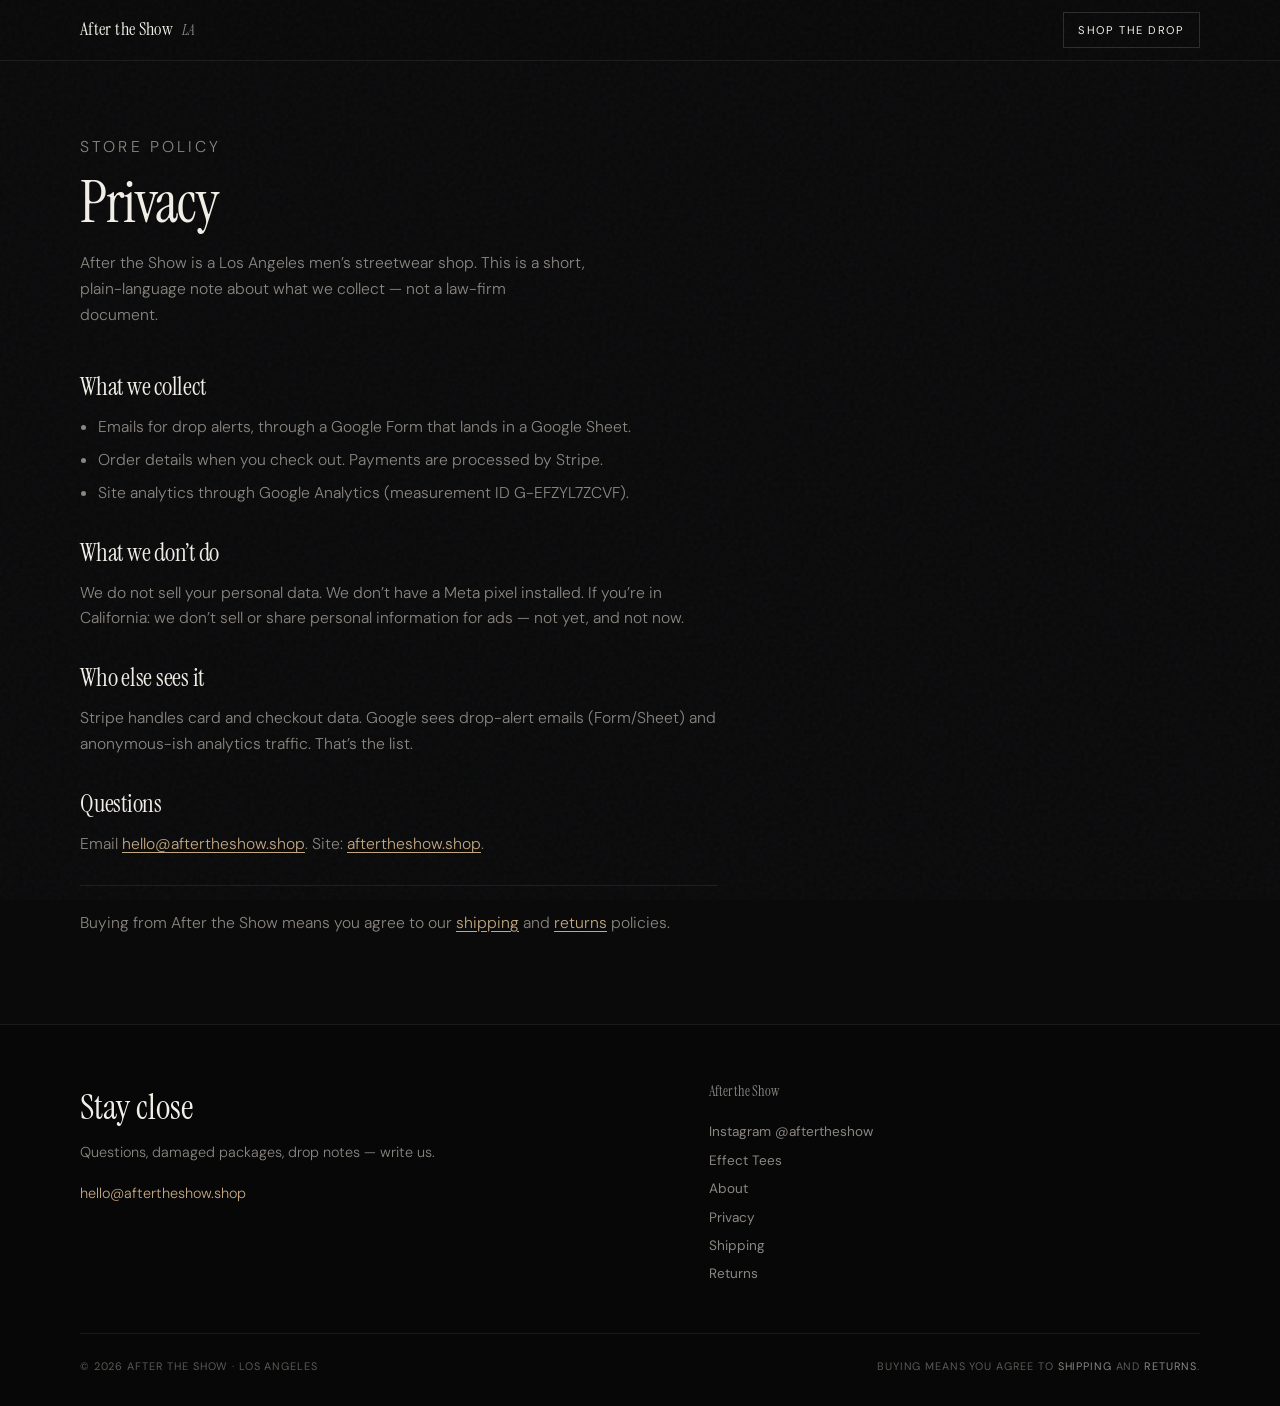
==== privacy.html @ a5a0f452 "Add short Privacy, Shipping, and Returns pages Keep the shop on index.html and match the dark luxury" ====
<!DOCTYPE html>
<html lang="en">
<head>
  <meta charset="UTF-8" />
  <meta name="viewport" content="width=device-width, initial-scale=1" />
  <script async src="https://www.googletagmanager.com/gtag/js?id=G-EFZYL7ZCVF"></script>
  <script>
    window.dataLayer = window.dataLayer || [];
    function gtag(){dataLayer.push(arguments);}
    gtag('js', new Date());
    gtag('config', 'G-EFZYL7ZCVF');
  </script>
  <title>Privacy — After the Show</title>
  <link rel="preconnect" href="https://fonts.googleapis.com" />
  <link rel="preconnect" href="https://fonts.gstatic.com" crossorigin />
  <link href="https://fonts.googleapis.com/css2?family=Instrument+Serif:ital@0;1&family=DM+Sans:opsz,wght@9..40,300;9..40,400;9..40,500;9..40,600&display=swap" rel="stylesheet" />
  <link rel="stylesheet" href="policy.css" />
</head>
<body>
  <header class="nav">
    <div class="wrap nav-inner">
      <a href="index.html" class="logo">After the Show <span>LA</span></a>
      <a class="nav-cta" href="index.html#shop">Shop the drop</a>
    </div>
  </header>

  <main class="policy">
    <div class="wrap">
      <p class="policy-kicker">Store policy</p>
      <h1>Privacy</h1>
      <p class="policy-lead">
        After the Show is a Los Angeles men’s streetwear shop. This is a short, plain-language note about what we collect — not a law-firm document.
      </p>

      <div class="policy-body">
        <section>
          <h2>What we collect</h2>
          <ul>
            <li>Emails for drop alerts, through a Google Form that lands in a Google Sheet.</li>
            <li>Order details when you check out. Payments are processed by Stripe.</li>
            <li>Site analytics through Google Analytics (measurement ID G-EFZYL7ZCVF).</li>
          </ul>
        </section>

        <section>
          <h2>What we don’t do</h2>
          <p>We do not sell your personal data. We don’t have a Meta pixel installed. If you’re in California: we don’t sell or share personal information for ads — not yet, and not now.</p>
        </section>

        <section>
          <h2>Who else sees it</h2>
          <p>Stripe handles card and checkout data. Google sees drop-alert emails (Form/Sheet) and anonymous-ish analytics traffic. That’s the list.</p>
        </section>

        <section>
          <h2>Questions</h2>
          <p>Email <a href="mailto:hello@aftertheshow.shop">hello@aftertheshow.shop</a>. Site: <a href="https://aftertheshow.shop">aftertheshow.shop</a>.</p>
        </section>

        <p class="policy-note">Buying from After the Show means you agree to our <a href="shipping.html">shipping</a> and <a href="returns.html">returns</a> policies.</p>
      </div>
    </div>
  </main>

  <footer class="footer">
    <div class="wrap">
      <div class="footer-top">
        <div>
          <h2>Stay close</h2>
          <p>Questions, damaged packages, drop notes — write us.</p>
          <p><a href="mailto:hello@aftertheshow.shop">hello@aftertheshow.shop</a></p>
        </div>
        <div>
          <p class="footer-brand">After the Show</p>
          <div class="footer-links">
            <a class="ig" href="https://instagram.com/aftertheshow" target="_blank" rel="noopener">Instagram @aftertheshow</a>
            <a href="index.html#shop">Effect Tees</a>
            <a href="index.html#about">About</a>
            <a href="privacy.html">Privacy</a>
            <a href="shipping.html">Shipping</a>
            <a href="returns.html">Returns</a>
          </div>
        </div>
      </div>
      <div class="footer-bottom">
        <span>© 2026 After the Show · Los Angeles</span>
        <span>Buying means you agree to <a href="shipping.html">shipping</a> and <a href="returns.html">returns</a>.</span>
      </div>
    </div>
  </footer>
</body>
</html>
---- policy.css ----
:root {
  --bg: #0a0a0b;
  --bg-elevated: #121214;
  --bg-card: #161618;
  --border: rgba(255, 255, 255, 0.08);
  --border-strong: rgba(255, 255, 255, 0.14);
  --text: #f2efe8;
  --muted: #8a8680;
  --dim: #5c5954;
  --accent: #c4a882;
  --accent-soft: rgba(196, 168, 130, 0.15);
  --radius: 2px;
  --max: 1120px;
  --font-sans: "DM Sans", system-ui, sans-serif;
  --font-serif: "Instrument Serif", Georgia, serif;
}

*, *::before, *::after { box-sizing: border-box; margin: 0; padding: 0; }

html { scroll-behavior: smooth; }

body {
  font-family: var(--font-sans);
  background: var(--bg);
  color: var(--text);
  line-height: 1.5;
  font-weight: 400;
  font-optical-sizing: auto;
  -webkit-font-smoothing: antialiased;
  overflow-x: hidden;
  min-height: 100vh;
  display: flex;
  flex-direction: column;
}

a { color: inherit; text-decoration: none; }
img { display: block; max-width: 100%; }

body::before {
  content: "";
  position: fixed;
  inset: 0;
  pointer-events: none;
  z-index: 9999;
  opacity: 0.035;
  background-image: url("data:image/svg+xml,%3Csvg viewBox='0 0 256 256' xmlns='http://www.w3.org/2000/svg'%3E%3Cfilter id='n'%3E%3CfeTurbulence type='fractalNoise' baseFrequency='0.85' numOctaves='4' stitchTiles='stitch'/%3E%3C/filter%3E%3Crect width='100%25' height='100%25' filter='url(%23n)'/%3E%3C/svg%3E");
}

.wrap {
  width: min(100% - 2.5rem, var(--max));
  margin-inline: auto;
}

.nav {
  position: sticky;
  top: 0;
  z-index: 100;
  backdrop-filter: blur(16px);
  background: rgba(10, 10, 11, 0.72);
  border-bottom: 1px solid var(--border);
}

.nav-inner {
  display: flex;
  align-items: center;
  justify-content: space-between;
  height: 3.75rem;
}

.logo {
  font-family: var(--font-serif);
  font-size: 1.15rem;
  letter-spacing: 0.02em;
  font-weight: 400;
}

.logo span {
  color: var(--muted);
  font-style: italic;
  margin-left: 0.35rem;
  font-size: 0.95rem;
}

.nav-cta {
  font-size: 0.7rem;
  letter-spacing: 0.14em;
  text-transform: uppercase;
  padding: 0.55rem 0.9rem;
  border: 1px solid var(--border-strong);
  color: var(--text);
  transition: background 0.2s, border-color 0.2s;
}

.nav-cta:hover {
  background: var(--text);
  color: var(--bg);
  border-color: var(--text);
}

main { flex: 1; }

.policy {
  padding: 4.5rem 0 5.5rem;
  border-top: 1px solid transparent;
}

.policy-kicker {
  font-size: 0.68rem;
  letter-spacing: 0.2em;
  text-transform: uppercase;
  color: var(--accent);
  margin-bottom: 0.85rem;
}

.policy h1 {
  font-family: var(--font-serif);
  font-weight: 400;
  font-size: clamp(2.4rem, 6vw, 3.6rem);
  letter-spacing: -0.02em;
  line-height: 1.05;
  margin-bottom: 1rem;
}

.policy-lead {
  color: var(--muted);
  font-weight: 300;
  font-size: 1.05rem;
  max-width: 46ch;
  line-height: 1.6;
  margin-bottom: 2.5rem;
}

.policy-body {
  max-width: 58ch;
  display: grid;
  gap: 1.75rem;
}

.policy h2 {
  font-family: var(--font-serif);
  font-size: 1.55rem;
  font-weight: 400;
  letter-spacing: -0.01em;
  margin-bottom: 0.55rem;
}

.policy p,
.policy li {
  color: var(--muted);
  font-weight: 300;
  font-size: 0.98rem;
  line-height: 1.65;
}

.policy ul {
  padding-left: 1.15rem;
  display: grid;
  gap: 0.45rem;
}

.policy a {
  color: var(--accent);
  text-decoration: underline;
  text-underline-offset: 0.18em;
}

.policy a:hover { color: var(--text); }

.policy-note {
  border-top: 1px solid var(--border);
  padding-top: 1.5rem;
  font-size: 0.9rem;
}

.footer a[href^="mailto"] { color: var(--accent); }
.footer a[href^="mailto"]:hover { color: var(--text); }

.footer {
  border-top: 1px solid var(--border);
  padding: 3.5rem 0 2rem;
  background: #070708;
}

.footer-top {
  display: grid;
  gap: 2.5rem;
  margin-bottom: 3rem;
}

@media (min-width: 720px) {
  .footer-top {
    grid-template-columns: 1.2fr 1fr;
    align-items: start;
  }
}

.footer h2 {
  font-family: var(--font-serif);
  font-size: clamp(1.6rem, 3vw, 2.2rem);
  font-weight: 400;
  margin-bottom: 0.5rem;
}

.footer-top > div > p {
  color: var(--muted);
  font-size: 0.9rem;
  font-weight: 300;
  margin-bottom: 1.25rem;
}

.footer-brand {
  font-family: var(--font-serif);
  font-size: 1.25rem;
  margin-bottom: 0.75rem;
}

.footer-links {
  display: flex;
  flex-direction: column;
  gap: 0.5rem;
  font-size: 0.85rem;
  color: var(--muted);
}

.footer-links a:hover { color: var(--text); }

.footer-bottom {
  display: flex;
  flex-wrap: wrap;
  justify-content: space-between;
  gap: 1rem;
  padding-top: 1.5rem;
  border-top: 1px solid var(--border);
  font-size: 0.68rem;
  letter-spacing: 0.08em;
  text-transform: uppercase;
  color: var(--dim);
}

.footer-bottom a {
  color: var(--muted);
  text-decoration: none;
}

.footer-bottom a:hover { color: var(--text); }

.ig {
  color: var(--muted);
  transition: color 0.2s;
}

.ig:hover { color: var(--accent); }

@media (max-width: 640px) {
  .wrap { width: min(100% - 1.5rem, var(--max)); }
  .policy { padding: 3.25rem 0 4rem; }
}
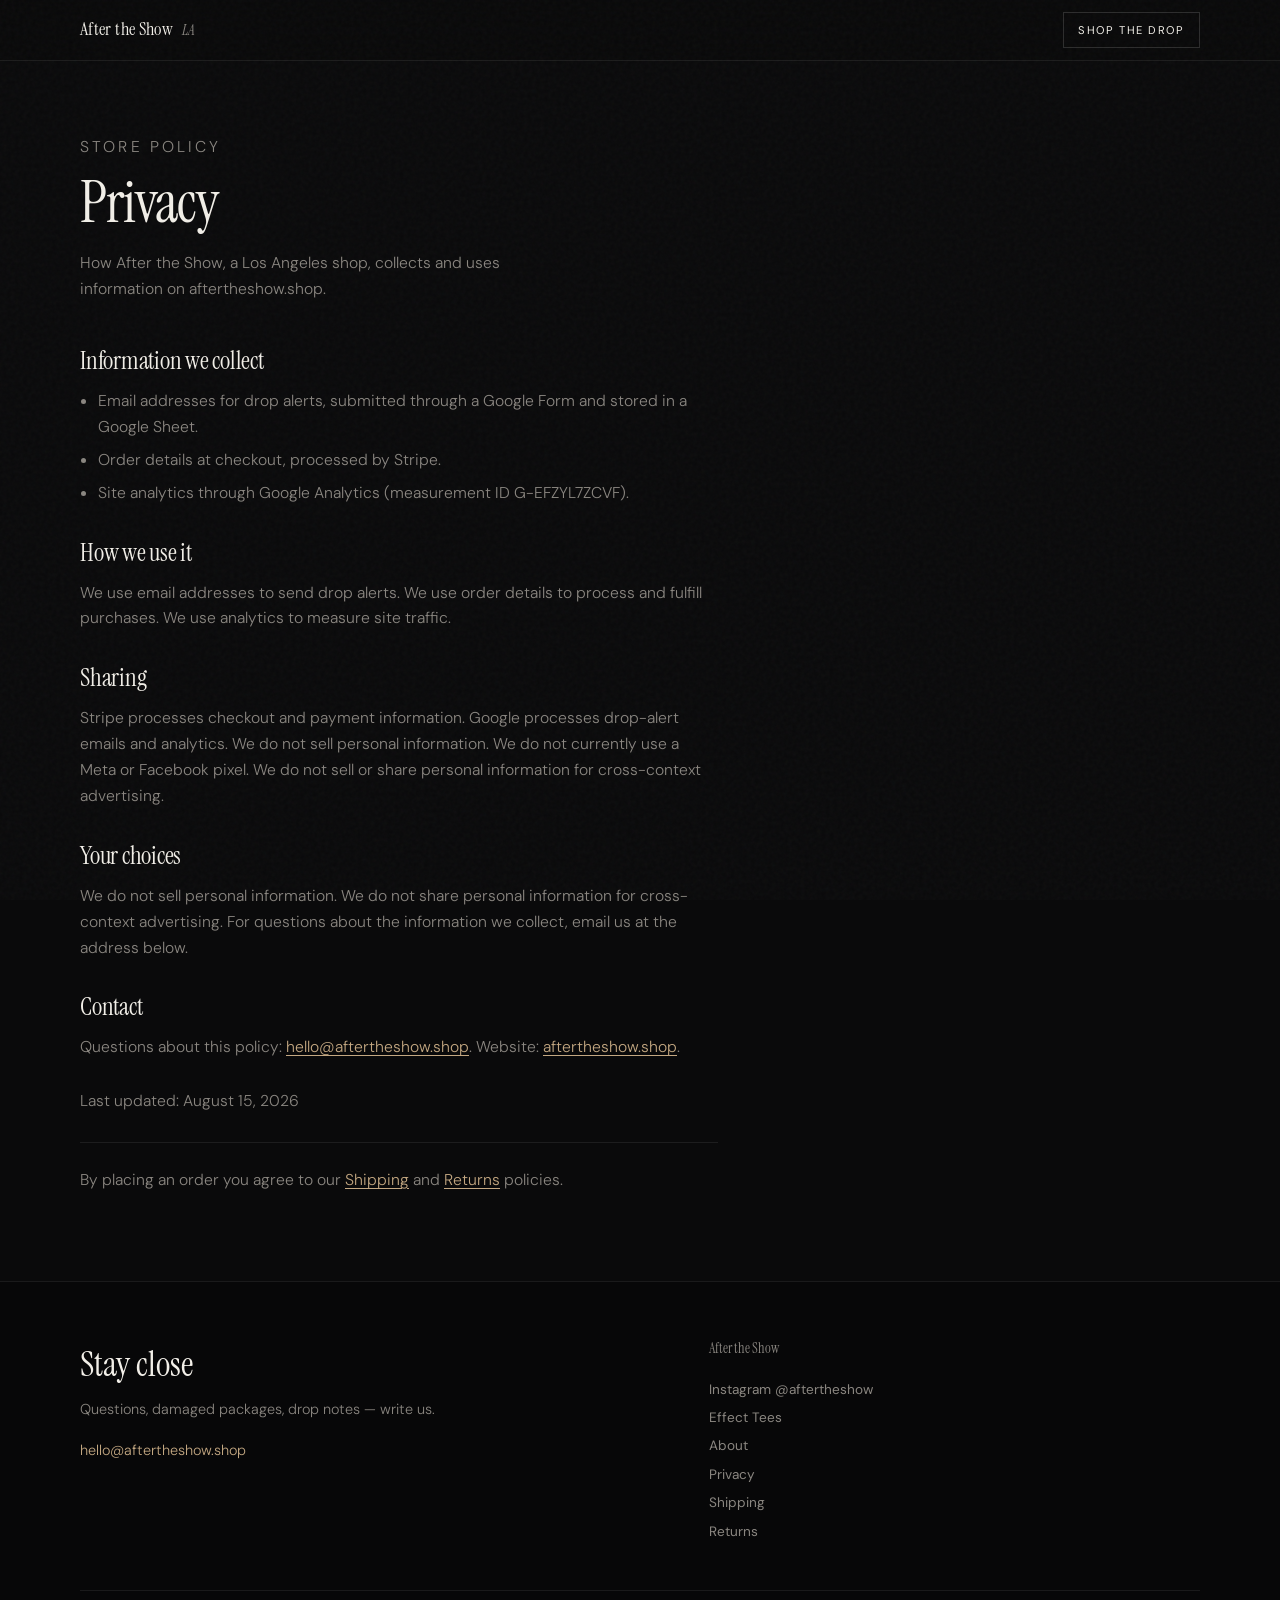
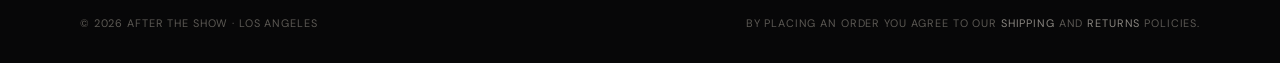
==== commit 781a1328: "Rewrite store policies in standard merchant voice Replace conversational policy copy with short, sec" ====
--- a/privacy.html
+++ b/privacy.html
@@ -29,35 +29,41 @@
       <p class="policy-kicker">Store policy</p>
       <h1>Privacy</h1>
       <p class="policy-lead">
-        After the Show is a Los Angeles men’s streetwear shop. This is a short, plain-language note about what we collect — not a law-firm document.
+        How After the Show, a Los Angeles shop, collects and uses information on aftertheshow.shop.
       </p>
 
       <div class="policy-body">
         <section>
-          <h2>What we collect</h2>
+          <h2>Information we collect</h2>
           <ul>
-            <li>Emails for drop alerts, through a Google Form that lands in a Google Sheet.</li>
-            <li>Order details when you check out. Payments are processed by Stripe.</li>
+            <li>Email addresses for drop alerts, submitted through a Google Form and stored in a Google Sheet.</li>
+            <li>Order details at checkout, processed by Stripe.</li>
             <li>Site analytics through Google Analytics (measurement ID G-EFZYL7ZCVF).</li>
           </ul>
         </section>
 
         <section>
-          <h2>What we don’t do</h2>
-          <p>We do not sell your personal data. We don’t have a Meta pixel installed. If you’re in California: we don’t sell or share personal information for ads — not yet, and not now.</p>
+          <h2>How we use it</h2>
+          <p>We use email addresses to send drop alerts. We use order details to process and fulfill purchases. We use analytics to measure site traffic.</p>
         </section>
 
         <section>
-          <h2>Who else sees it</h2>
-          <p>Stripe handles card and checkout data. Google sees drop-alert emails (Form/Sheet) and anonymous-ish analytics traffic. That’s the list.</p>
+          <h2>Sharing</h2>
+          <p>Stripe processes checkout and payment information. Google processes drop-alert emails and analytics. We do not sell personal information. We do not currently use a Meta or Facebook pixel. We do not sell or share personal information for cross-context advertising.</p>
         </section>
 
         <section>
-          <h2>Questions</h2>
-          <p>Email <a href="mailto:hello@aftertheshow.shop">hello@aftertheshow.shop</a>. Site: <a href="https://aftertheshow.shop">aftertheshow.shop</a>.</p>
+          <h2>Your choices</h2>
+          <p>We do not sell personal information. We do not share personal information for cross-context advertising. For questions about the information we collect, email us at the address below.</p>
         </section>
 
-        <p class="policy-note">Buying from After the Show means you agree to our <a href="shipping.html">shipping</a> and <a href="returns.html">returns</a> policies.</p>
+        <section>
+          <h2>Contact</h2>
+          <p>Questions about this policy: <a href="mailto:hello@aftertheshow.shop">hello@aftertheshow.shop</a>. Website: <a href="https://aftertheshow.shop">aftertheshow.shop</a>.</p>
+        </section>
+
+        <p>Last updated: August 15, 2026</p>
+        <p class="policy-note">By placing an order you agree to our <a href="shipping.html">Shipping</a> and <a href="returns.html">Returns</a> policies.</p>
       </div>
     </div>
   </main>
@@ -84,7 +90,7 @@
       </div>
       <div class="footer-bottom">
         <span>© 2026 After the Show · Los Angeles</span>
-        <span>Buying means you agree to <a href="shipping.html">shipping</a> and <a href="returns.html">returns</a>.</span>
+        <span>By placing an order you agree to our <a href="shipping.html">Shipping</a> and <a href="returns.html">Returns</a> policies.</span>
       </div>
     </div>
   </footer>
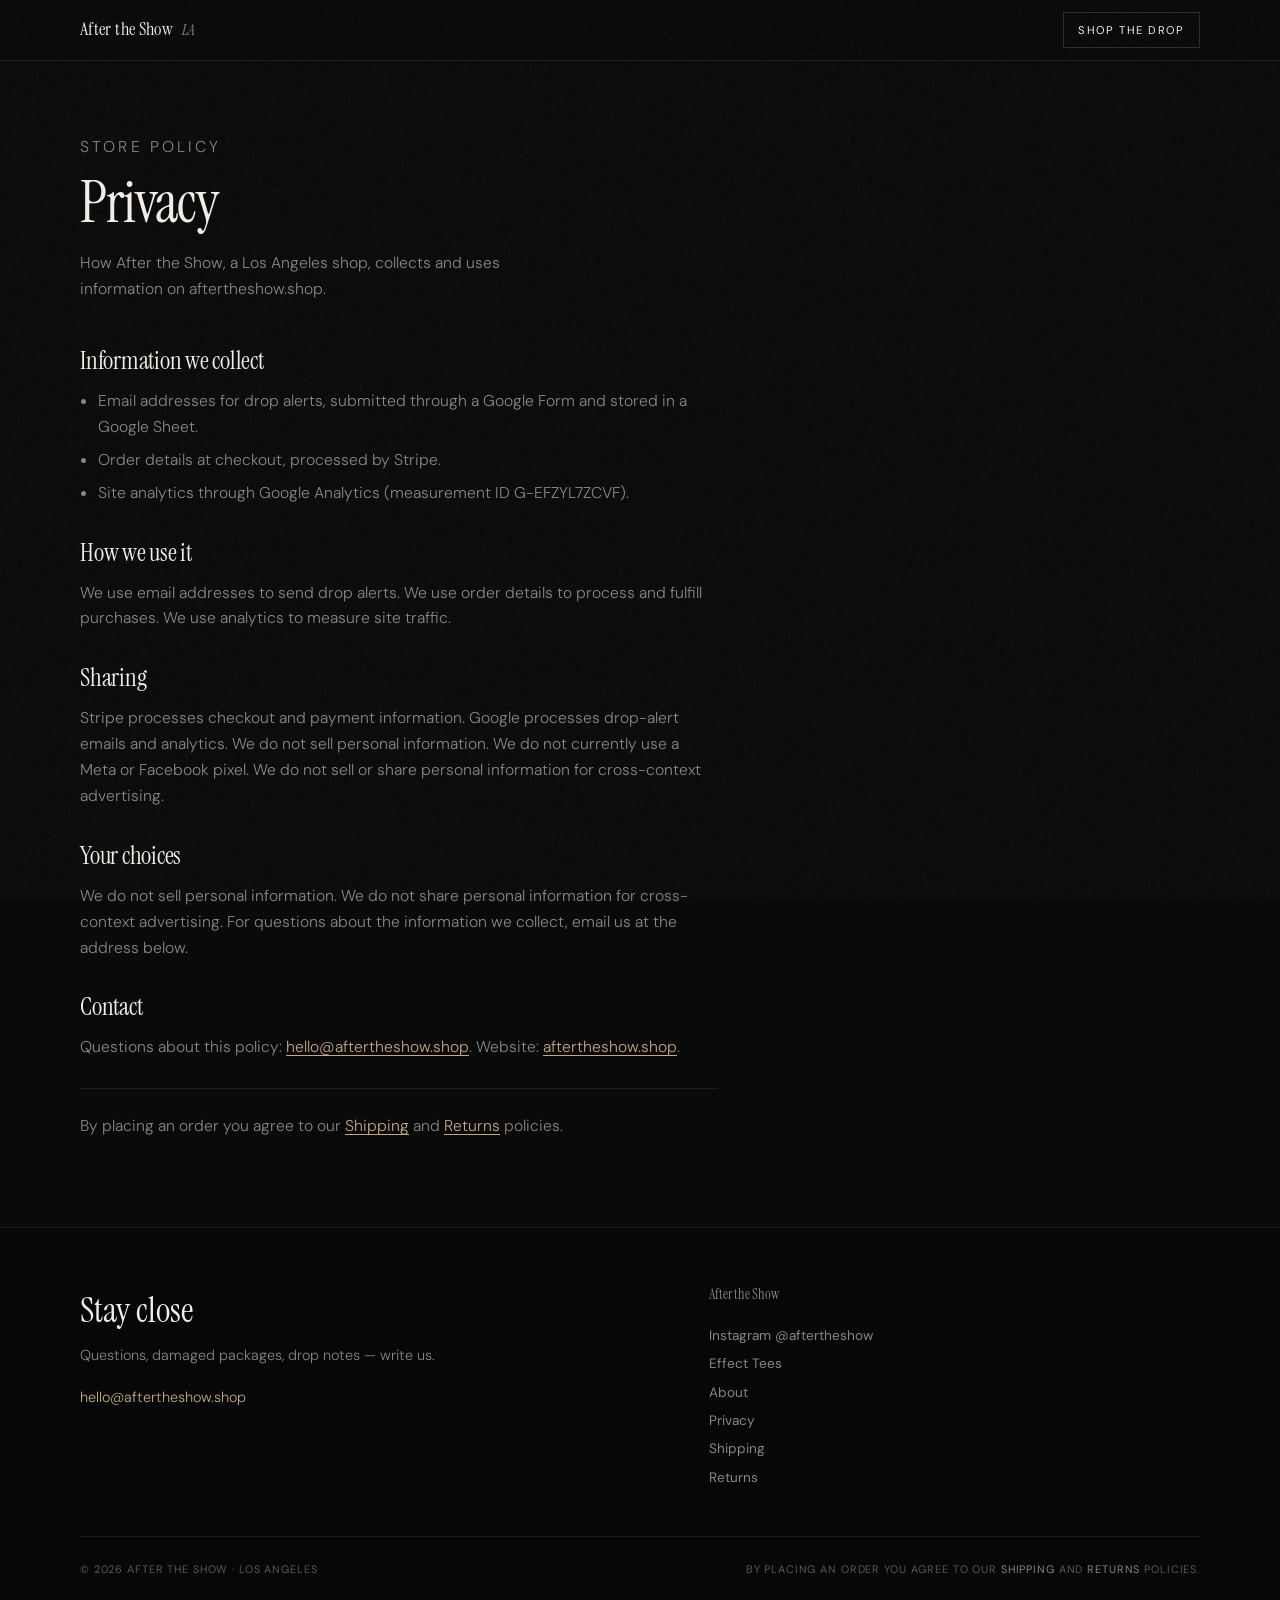
==== commit 319776ab: "Remove last-updated line from policy pages The date stamp is not legally required. Keep the Shipping" ====
--- a/privacy.html
+++ b/privacy.html
@@ -62,7 +62,6 @@
           <p>Questions about this policy: <a href="mailto:hello@aftertheshow.shop">hello@aftertheshow.shop</a>. Website: <a href="https://aftertheshow.shop">aftertheshow.shop</a>.</p>
         </section>
 
-        <p>Last updated: August 15, 2026</p>
         <p class="policy-note">By placing an order you agree to our <a href="shipping.html">Shipping</a> and <a href="returns.html">Returns</a> policies.</p>
       </div>
     </div>
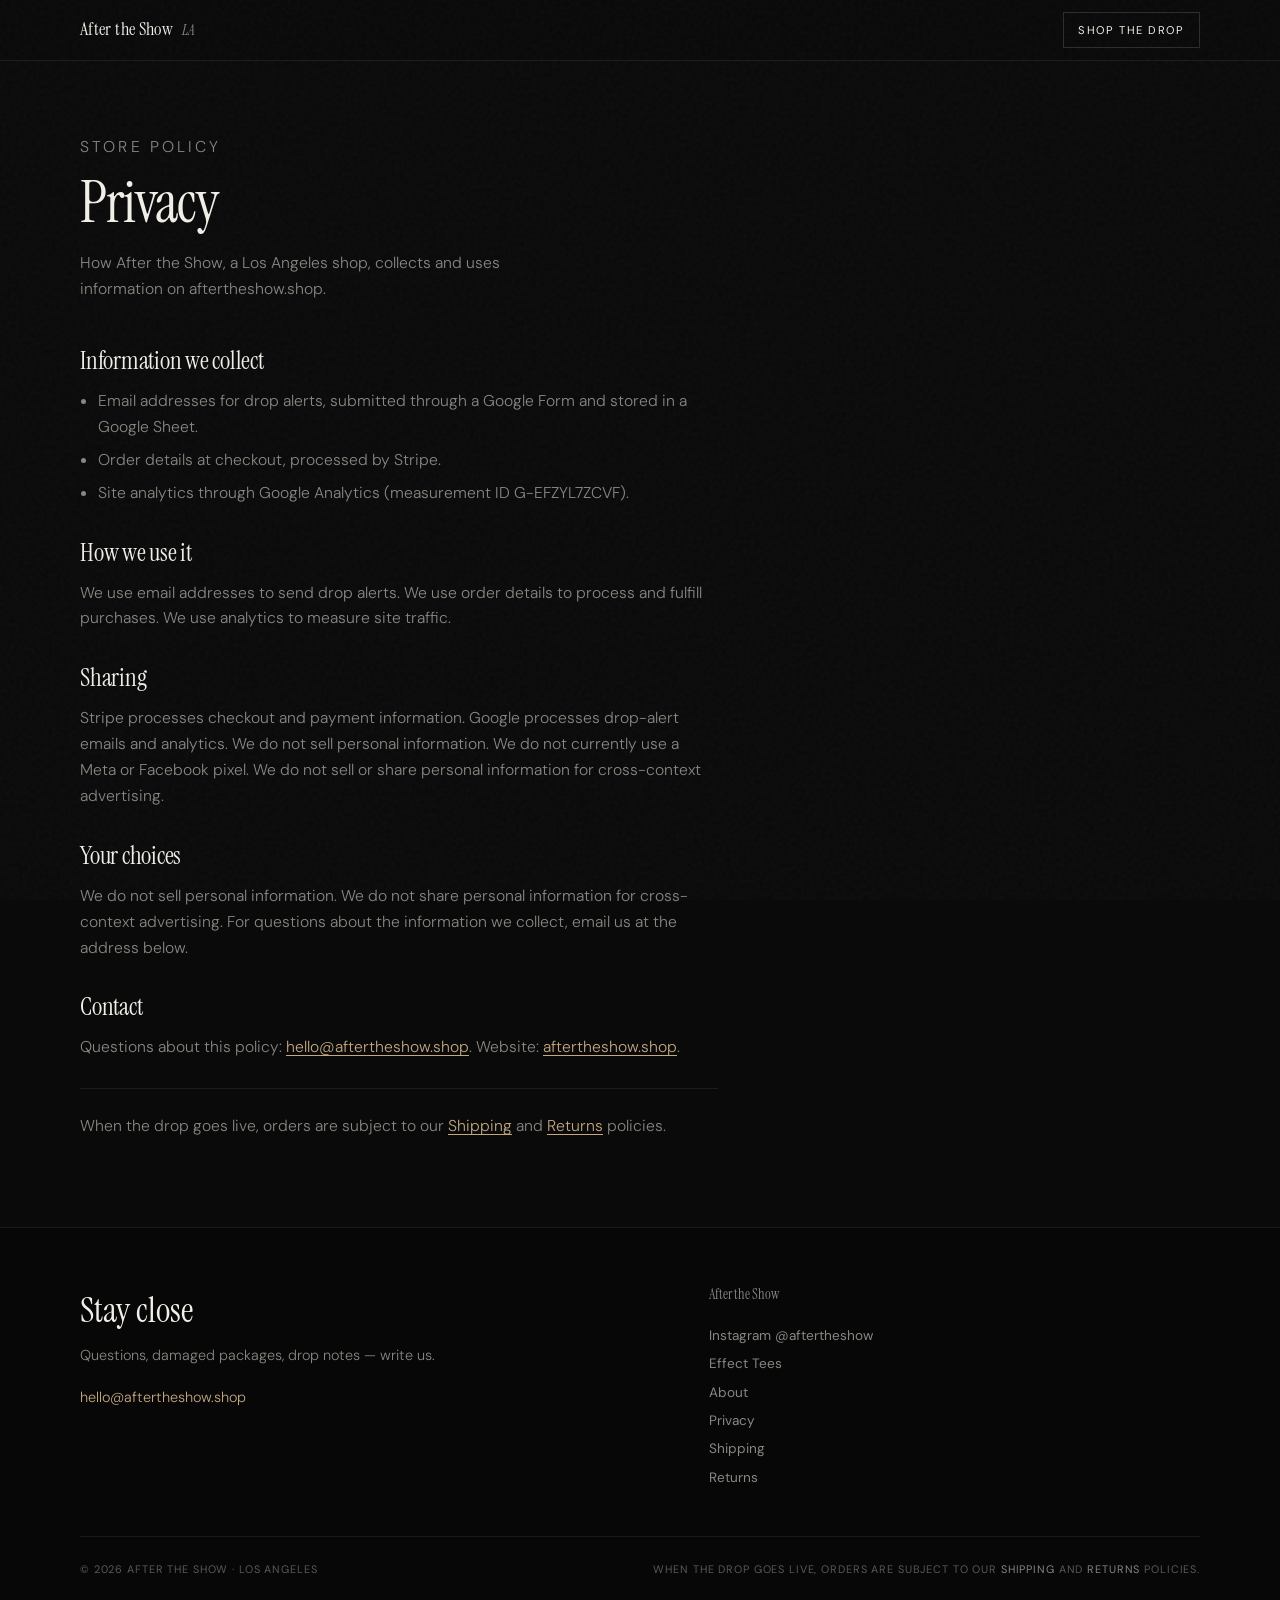
==== commit 47f65ac9: "Turn the live shop into a waitlist / coming-soon drop. Badge all eight tees Coming soon, hide bag an" ====
--- a/privacy.html
+++ b/privacy.html
@@ -62,7 +62,7 @@
           <p>Questions about this policy: <a href="mailto:hello@aftertheshow.shop">hello@aftertheshow.shop</a>. Website: <a href="https://aftertheshow.shop">aftertheshow.shop</a>.</p>
         </section>
 
-        <p class="policy-note">By placing an order you agree to our <a href="shipping.html">Shipping</a> and <a href="returns.html">Returns</a> policies.</p>
+        <p class="policy-note">When the drop goes live, orders are subject to our <a href="shipping.html">Shipping</a> and <a href="returns.html">Returns</a> policies.</p>
       </div>
     </div>
   </main>
@@ -89,7 +89,7 @@
       </div>
       <div class="footer-bottom">
         <span>© 2026 After the Show · Los Angeles</span>
-        <span>By placing an order you agree to our <a href="shipping.html">Shipping</a> and <a href="returns.html">Returns</a> policies.</span>
+        <span>When the drop goes live, orders are subject to our <a href="shipping.html">Shipping</a> and <a href="returns.html">Returns</a> policies.</span>
       </div>
     </div>
   </footer>
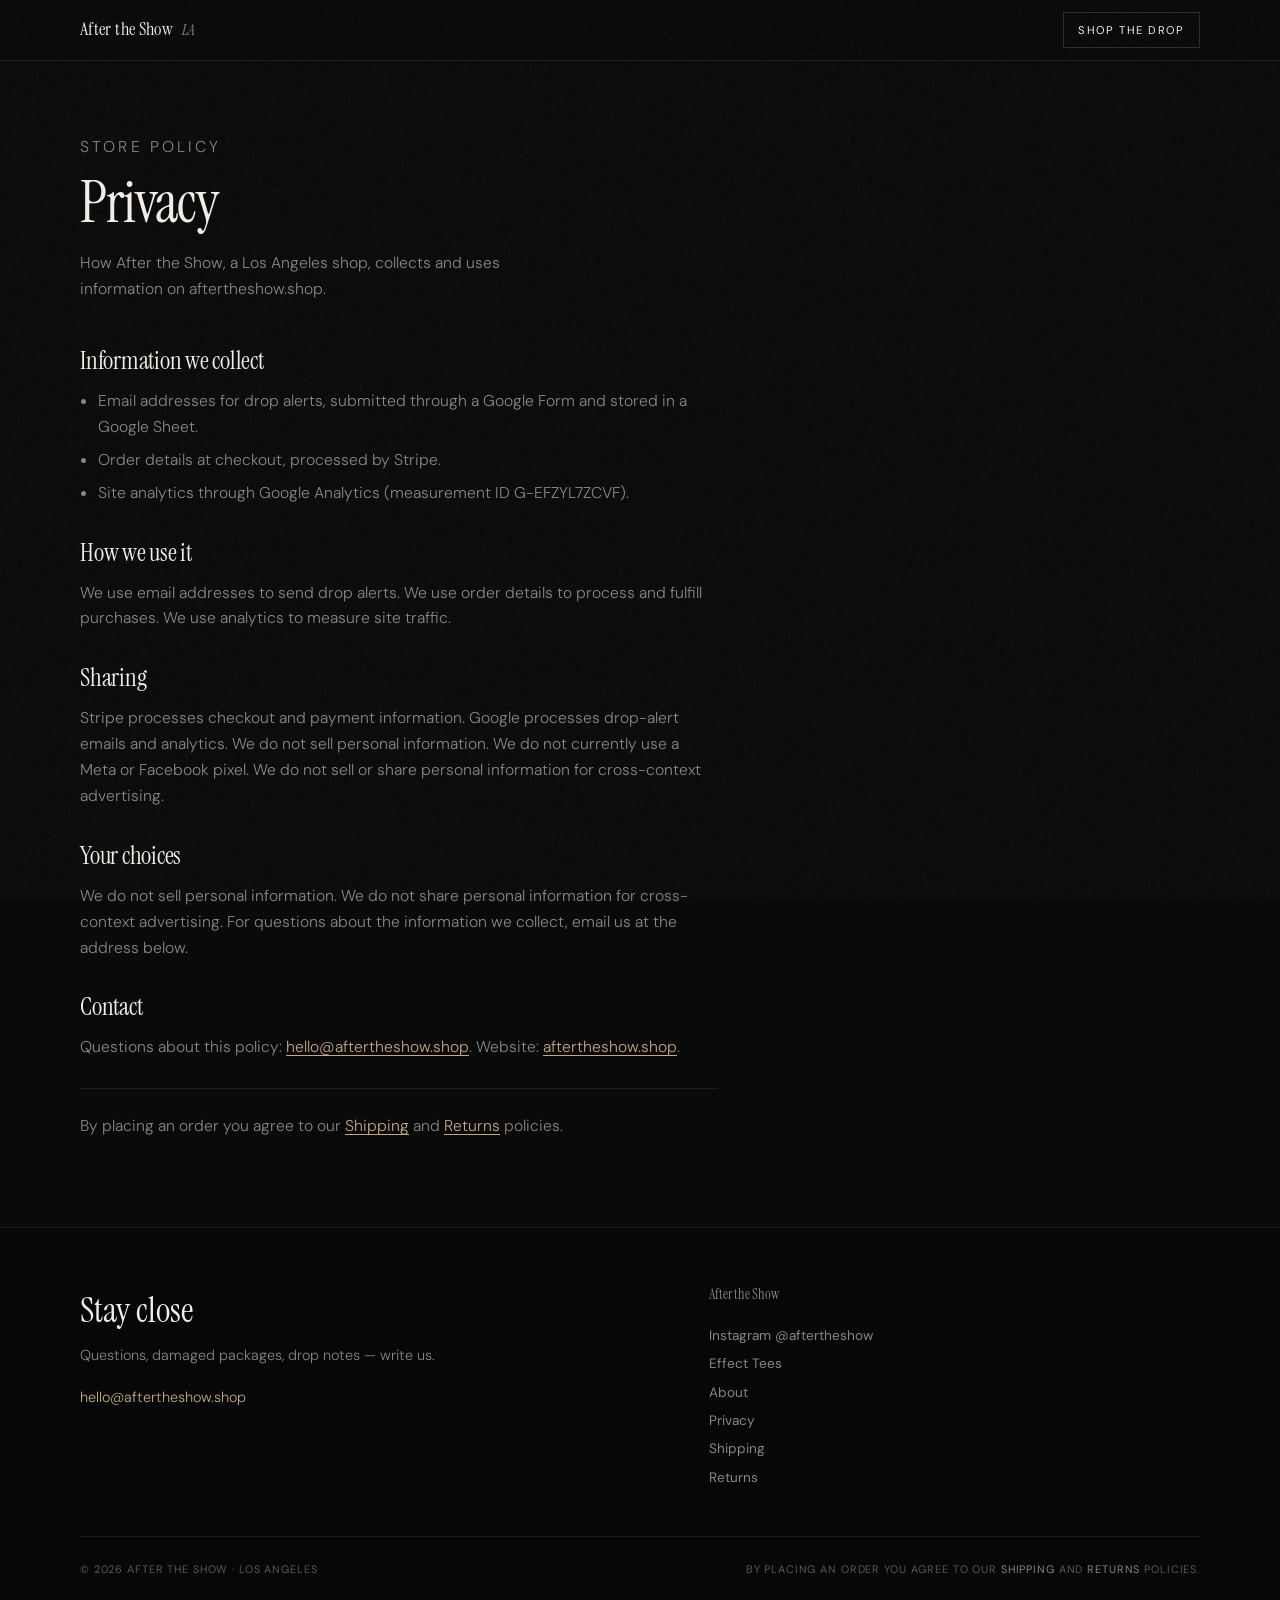
==== commit 446fe695: "Restore bag and Stripe checkout on the waitlist shop Put Add to bag, the header Bag button, cart dra" ====
--- a/privacy.html
+++ b/privacy.html
@@ -62,7 +62,7 @@
           <p>Questions about this policy: <a href="mailto:hello@aftertheshow.shop">hello@aftertheshow.shop</a>. Website: <a href="https://aftertheshow.shop">aftertheshow.shop</a>.</p>
         </section>
 
-        <p class="policy-note">When the drop goes live, orders are subject to our <a href="shipping.html">Shipping</a> and <a href="returns.html">Returns</a> policies.</p>
+        <p class="policy-note">By placing an order you agree to our <a href="shipping.html">Shipping</a> and <a href="returns.html">Returns</a> policies.</p>
       </div>
     </div>
   </main>
@@ -89,7 +89,7 @@
       </div>
       <div class="footer-bottom">
         <span>© 2026 After the Show · Los Angeles</span>
-        <span>When the drop goes live, orders are subject to our <a href="shipping.html">Shipping</a> and <a href="returns.html">Returns</a> policies.</span>
+        <span>By placing an order you agree to our <a href="shipping.html">Shipping</a> and <a href="returns.html">Returns</a> policies.</span>
       </div>
     </div>
   </footer>
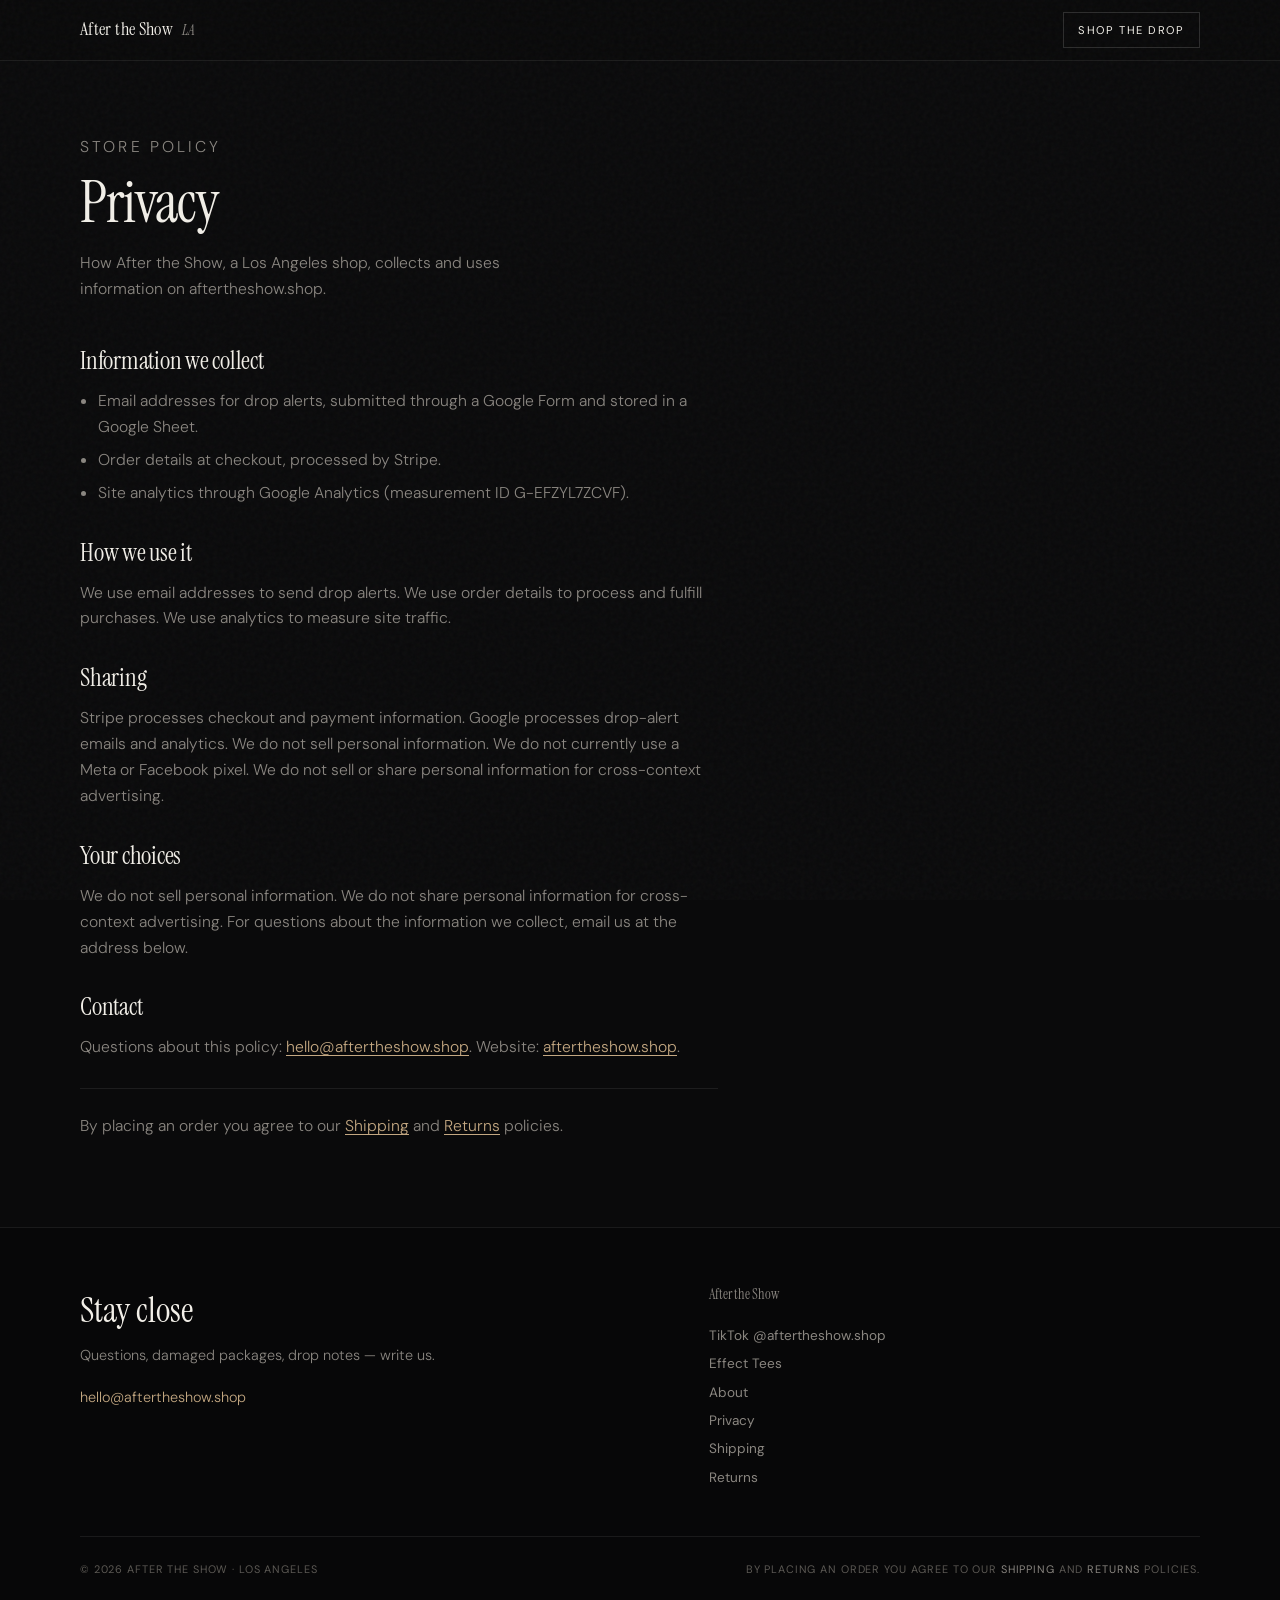
==== commit 3a15500a: "Replace Instagram footer links with TikTok Point the shop and policy footers at tiktok.com/@afterthe" ====
--- a/privacy.html
+++ b/privacy.html
@@ -78,7 +78,7 @@
         <div>
           <p class="footer-brand">After the Show</p>
           <div class="footer-links">
-            <a class="ig" href="https://instagram.com/aftertheshow" target="_blank" rel="noopener">Instagram @aftertheshow</a>
+            <a class="ig" href="https://www.tiktok.com/@aftertheshow.shop" target="_blank" rel="noopener">TikTok @aftertheshow.shop</a>
             <a href="index.html#shop">Effect Tees</a>
             <a href="index.html#about">About</a>
             <a href="privacy.html">Privacy</a>
